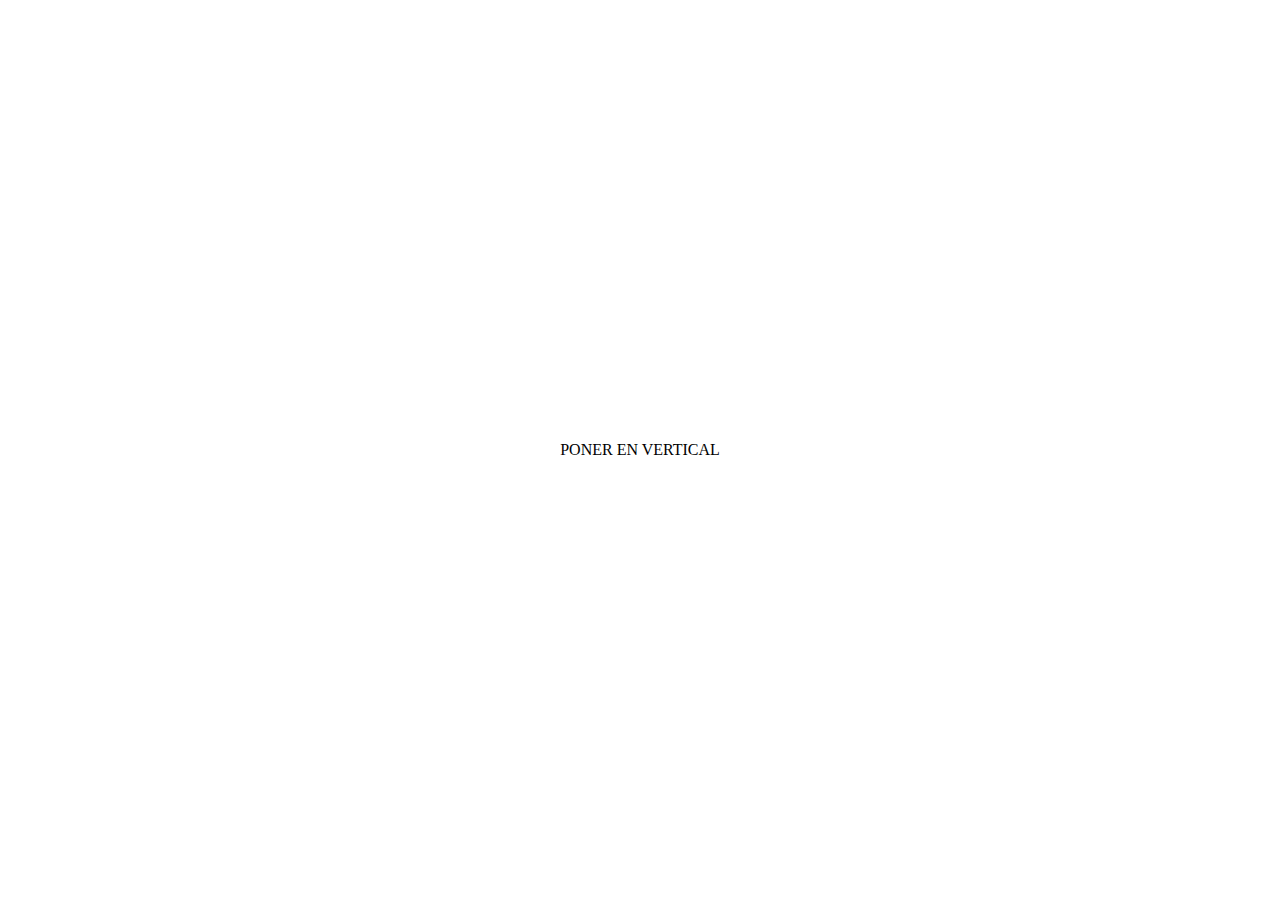
==== index.html @ 128e98bf "Rename navidad.html to index.html" ====
<!DOCTYPE html>
<html lang="en">
<head>
    <meta charset="UTF-8">
    <meta http-equiv="X-UA-Compatible" content="IE=edge">
    <meta name="viewport" content="width=device-width, initial-scale=1.0">
    <script src="examen.js"></script>
    <link rel="stylesheet" href="./navidad.css">
    <title>Felicidad</title>
</head>
<body>
    <div id="container">
    <img src="826164.webp" id="img1">
    <p id="error">PONER EN VERTICAL</p>
        <div id="mensaje">
            <button onclick="playMusic()">Hoguera</button>
            <audio id="musica">
                <source src="./sonido.mp3" type="audio/mpeg">
            </audio>
            <p id="saludos" onclick="incrementar()" && onscroll="decrementar()" >Felicidad para todos wiiiiii</p>
        </div>    
    </div>
    
</body>
</html>
---- navidad.css ----
*{
    margin: 0%;
    padding: 0%;
}
#container{
    width: 100vw;
    height: 100vh;
}
img{
    width: 100%; 
    height: 100%; 
    object-fit: cover;
    position: absolute;
    top: 0;
    left: 0;
}

#mensaje{
    background-color:rgba(0,0,0,0.8);
    display: flex;
    position: absolute;
    align-items: center;
    justify-content: center;
    height: 100%;
    width: 100%;
}
#saludos{
    top: 0;
    left: 0;

    color: gold;
    font-size: 2em;
    font-style: oblique;
    text-shadow: 0px 2px white;

}
#error{
    display: none;
}
@media all and (orientation:landscape){
    img, #mensaje, #saludos, button{
        display:none;
    }
    #error{
        display: flex;
        align-items: center;
        justify-content: center;
        height: 100%;
    }
    }
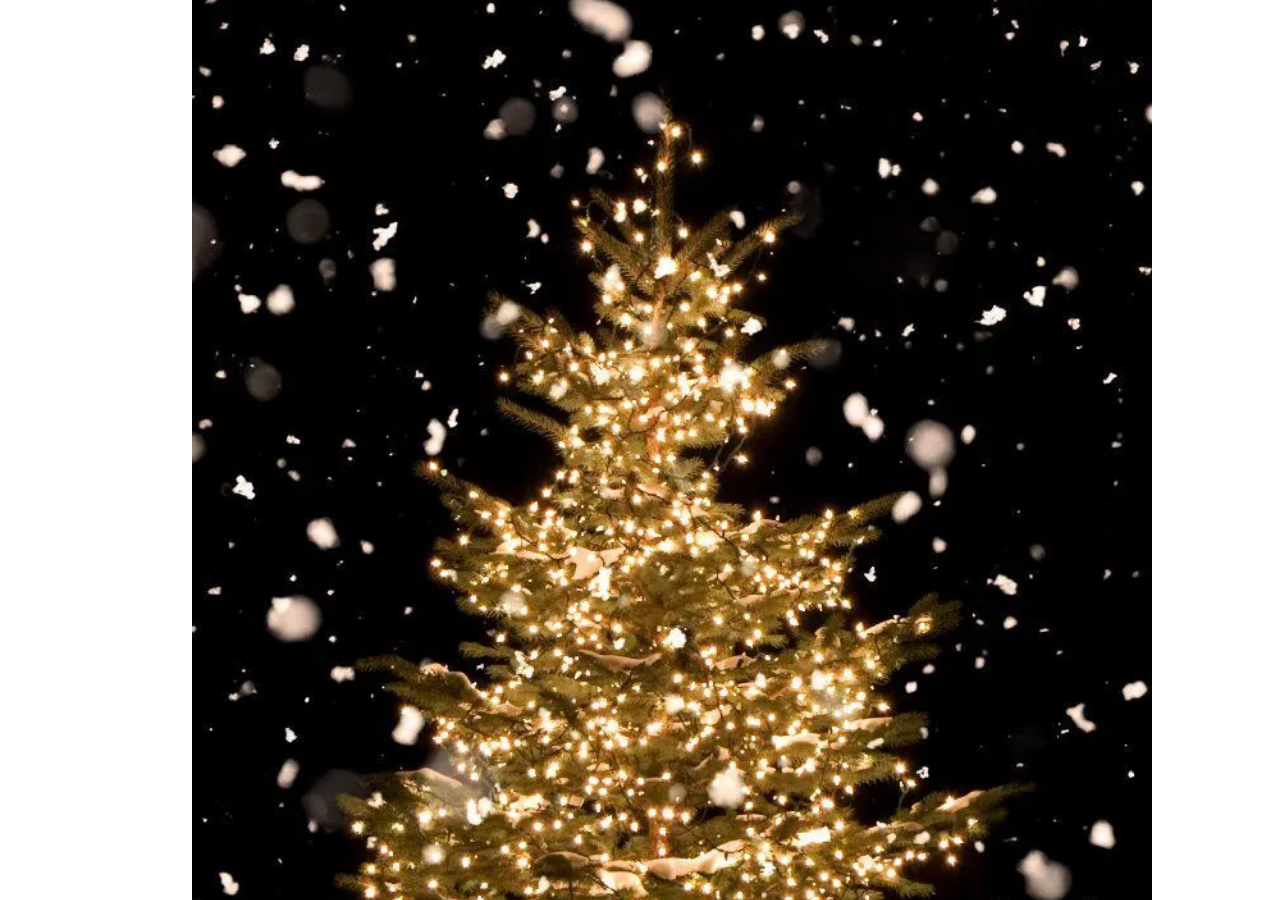
==== commit 4f8f98f6: "actualización" ====
--- a/index.html
+++ b/index.html
@@ -11,7 +11,6 @@
 <body>
     <div id="container">
     <img src="826164.webp" id="img1">
-    <p id="error">PONER EN VERTICAL</p>
         <div id="mensaje">
             <button onclick="playMusic()">Hoguera</button>
             <audio id="musica">
@@ -22,4 +21,4 @@
     </div>
     
 </body>
-</html>
+</html>--- a/navidad.css
+++ b/navidad.css
@@ -34,18 +34,16 @@
     text-shadow: 0px 2px white;
 
 }
-#error{
-    display: none;
-}
+
 @media all and (orientation:landscape){
-    img, #mensaje, #saludos, button{
-        display:none;
-    }
-    #error{
-        display: flex;
+    img, #mensaje{
+        display:flex;
         align-items: center;
         justify-content: center;
+        width: 75%;
         height: 100%;
+        padding-left: 15%;
+        padding-right: 15%;
     }
     }
    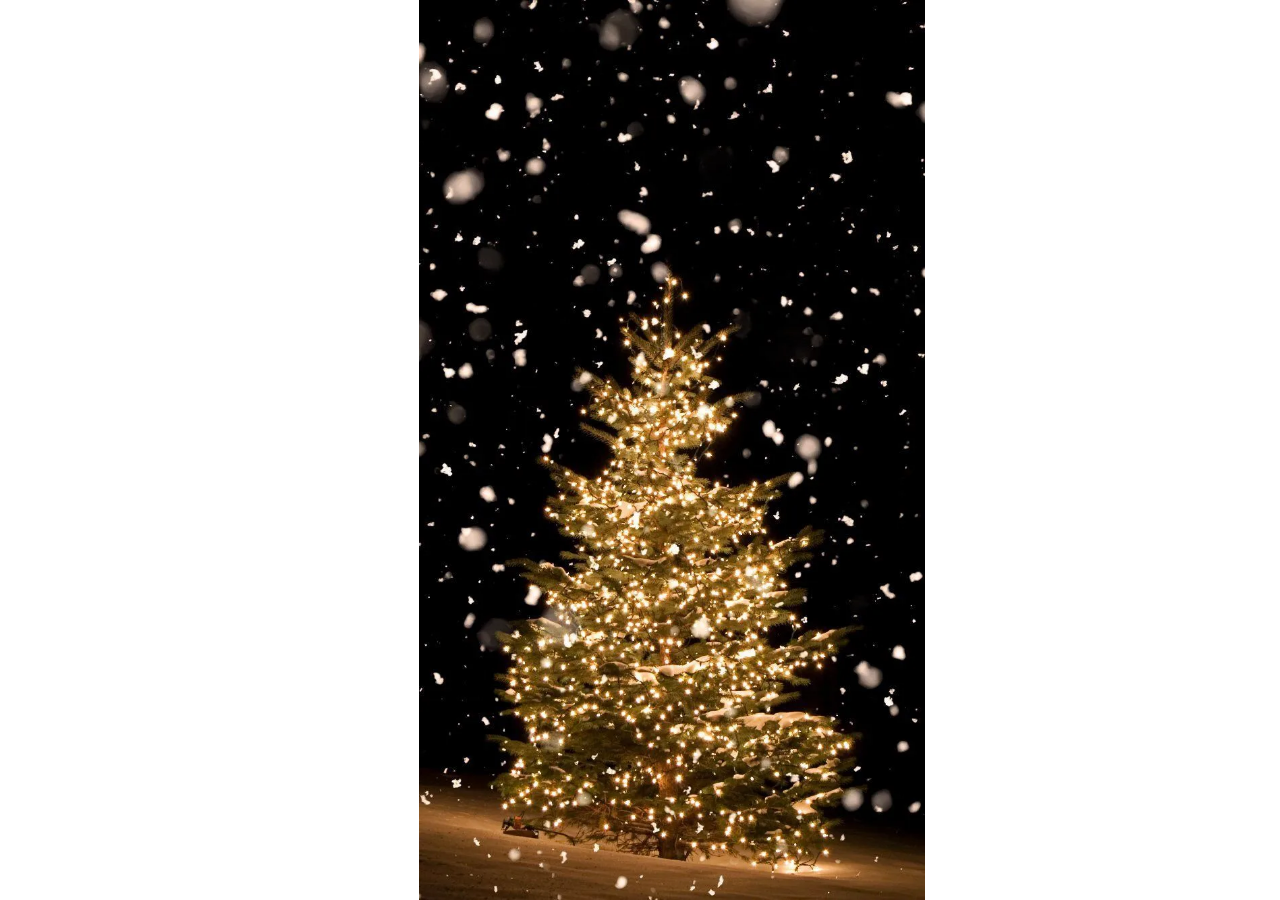
==== commit 53d7c76d: "Fin?" ====
--- a/index.html
+++ b/index.html
@@ -10,14 +10,14 @@
 </head>
 <body>
     <div id="container">
-    <img src="826164.webp" id="img1">
-        <div id="mensaje">
-            <button onclick="playMusic()">Hoguera</button>
-            <audio id="musica">
-                <source src="./sonido.mp3" type="audio/mpeg">
-            </audio>
-            <p id="saludos" onclick="incrementar()" && onscroll="decrementar()" >Felicidad para todos wiiiiii</p>
-        </div>    
+        <img src="826164.webp" id="img1">
+            <div id="mensaje" >
+                <button id="boton" onclick="playMusic()">Hoguera</button>
+                <audio id="musica">
+                    <source src="./sonido.mp3" type="audio/mpeg">
+                </audio>
+                <p id="saludos" onclick="incrementar()" && onscroll="decrementar()" >Felicidad para todos</p>
+            </div>    
     </div>
     
 </body>
--- a/navidad.css
+++ b/navidad.css
@@ -13,6 +13,7 @@
     position: absolute;
     top: 0;
     left: 0;
+    bottom: 0;
 }
 
 #mensaje{
@@ -21,6 +22,7 @@
     position: absolute;
     align-items: center;
     justify-content: center;
+    object-fit: scale-down;
     height: 100%;
     width: 100%;
 }
@@ -29,17 +31,23 @@
     left: 0;
 
     color: gold;
-    font-size: 2em;
+    font-size: calc(1em + 1vw);
+    
     font-style: oblique;
     text-shadow: 0px 2px white;
 
 }
+.button{
+    object-fit: contain;
+}
 
 @media all and (orientation:landscape){
-    img, #mensaje{
+    img, #mensaje,#saludos{
         display:flex;
         align-items: center;
         justify-content: center;
+        object-fit: contain;
+
         width: 75%;
         height: 100%;
         padding-left: 15%;
